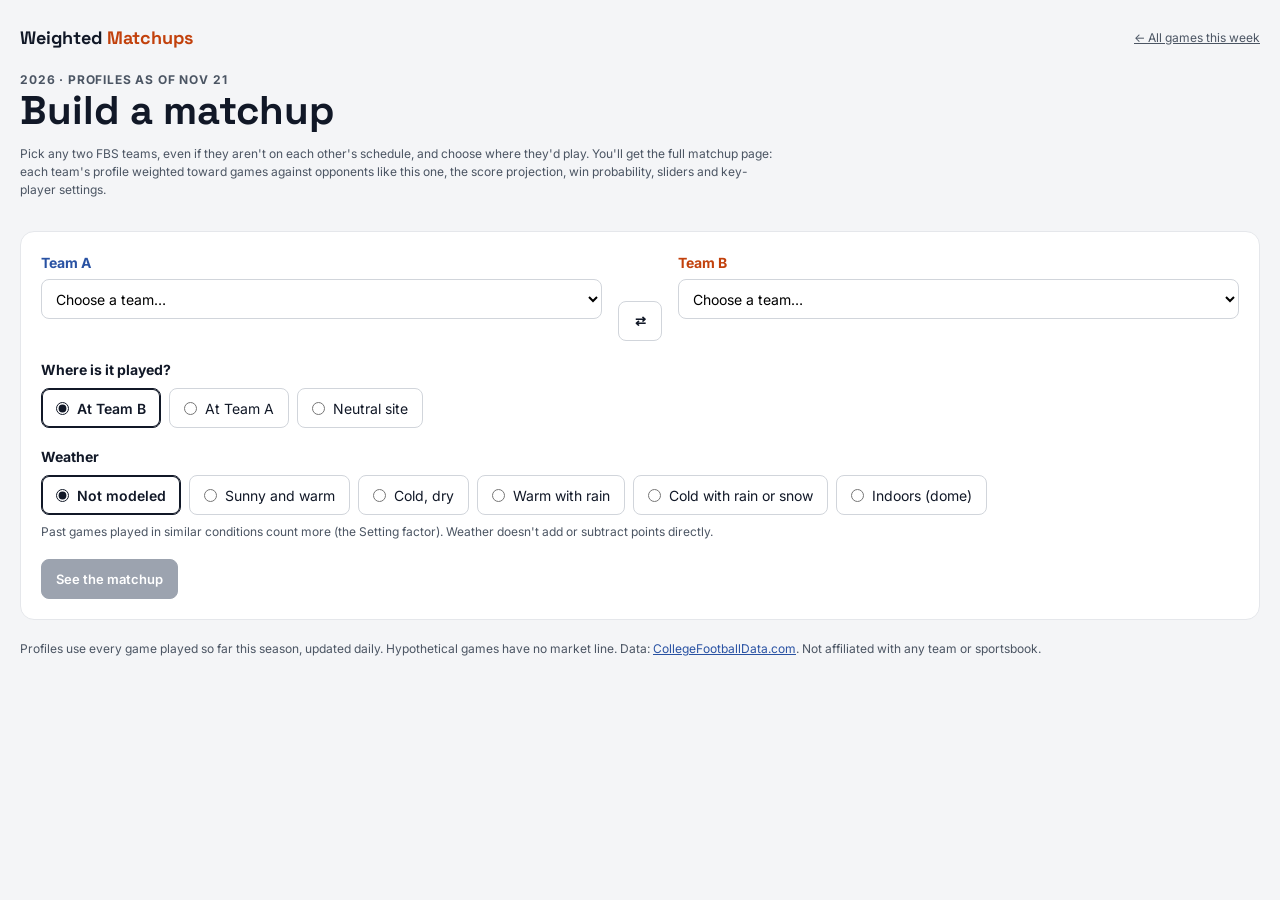
==== site/build.html @ 15d23774 "Add build-your-own matchups with venue and weather choices - engine/export_site.py: export per-team " ====
<!doctype html>
<html lang="en">
<head>
<meta charset="utf-8">
<meta name="viewport" content="width=device-width, initial-scale=1">
<title>Build a matchup · Weighted Matchups</title>
<link rel="preconnect" href="https://fonts.googleapis.com">
<link href="https://fonts.googleapis.com/css2?family=Inter:wght@400;500;600;700&family=Space+Grotesk:wght@500;600;700&display=swap" rel="stylesheet">
<link rel="stylesheet" href="app.css">
</head>
<body>
<main class="wrap">
  <div class="topbar">
    <a class="brand" href="./">Weighted <span>Matchups</span></a>
    <a href="./" class="small">← All games this week</a>
  </div>
  <div>
    <div class="eyebrow" id="asof">Build a matchup</div>
    <h1 class="title">Build a matchup</h1>
    <p class="small" style="max-width:760px">Pick any two FBS teams, even if they aren't on each other's schedule, and choose where they'd play.
      You'll get the full matchup page: each team's profile weighted toward games against opponents like this one, the score projection, win probability, sliders and key-player settings.</p>
  </div>

  <form class="card" id="form" style="display:flex;flex-direction:column;gap:18px" novalidate>
    <div class="builder">
      <div class="pick"><label for="away" class="away">Team A</label><select id="away" required></select><div class="tinfo" id="awayInfo"></div></div>
      <button type="button" class="btn swap" id="swap" aria-label="Swap teams" title="Swap teams">⇄</button>
      <div class="pick"><label for="home" class="home">Team B</label><select id="home" required></select><div class="tinfo" id="homeInfo"></div></div>
    </div>
    <fieldset style="border:0;padding:0;margin:0;display:flex;flex-direction:column;gap:8px">
      <legend style="font-weight:700;font-size:14px;padding:0;margin-bottom:8px">Where is it played?</legend>
      <div class="venue" id="venue">
        <label><input type="radio" name="venue" value="home" checked><span id="vHome">At Team B</span></label>
        <label><input type="radio" name="venue" value="away"><span id="vAway">At Team A</span></label>
        <label><input type="radio" name="venue" value="neutral"><span>Neutral site</span></label>
      </div>
    </fieldset>
    <fieldset style="border:0;padding:0;margin:0;display:flex;flex-direction:column;gap:8px">
      <legend style="font-weight:700;font-size:14px;padding:0;margin-bottom:8px">Weather</legend>
      <div class="venue" id="weather"></div>
      <div class="small">Past games played in similar conditions count more (the Setting factor). Weather doesn't add or subtract points directly.</div>
    </fieldset>
    <div class="row" style="align-items:center;gap:12px">
      <button type="submit" class="btn primary" id="go" disabled>See the matchup</button>
      <span class="small" id="msg" role="status"></span>
    </div>
  </form>

  <section id="recentWrap" style="display:none;flex-direction:column;gap:8px">
    <h2 style="font-size:18px">Your recent matchups</h2>
    <div class="recent" id="recent"></div>
    <div class="small">Saved in this browser only.</div>
  </section>

  <footer>Profiles use every game played so far this season, updated daily. Hypothetical games have no market line.
    Data: <a href="https://collegefootballdata.com">CollegeFootballData.com</a>. Not affiliated with any team or sportsbook.</footer>
</main>
<script src="custom.js"></script>
<script>
(async function () {
  const $ = s => document.getElementById(s);
  const esc = s => String(s).replace(/[&<>"']/g, c => ({ '&': '&amp;', '<': '&lt;', '>': '&gt;', '"': '&quot;', "'": '&#39;' }[c]));
  let L;
  try { L = await WM.loadLeague(); } catch (e) {
    $('msg').textContent = 'Team data is not available yet. Try again after the next daily update.'; return;
  }
  $('asof').textContent = `${L.season} · profiles as of ${new Date(L.asof).toLocaleDateString([], { month: 'short', day: 'numeric' })}`;

  // Team options grouped by conference
  const byConf = {};
  for (const t of L.teams) (byConf[t.conference || 'Other'] ||= []).push(t);
  const opts = '<option value="">Choose a team…</option>' + Object.keys(byConf).sort().map(c =>
    `<optgroup label="${esc(c)}">${byConf[c].sort((a, b) => a.team.localeCompare(b.team)).map(t => `<option value="${esc(t.team)}">${esc(t.team)}</option>`).join('')}</optgroup>`).join('');
  $('away').innerHTML = opts; $('home').innerHTML = opts;
  const info = name => { const t = L.teams.find(x => x.team === name); return t ? `${t.conference || ''}${t.conference ? ' · ' : ''}${t.games} game${t.games === 1 ? '' : 's'} this season` : ''; };

  $('weather').innerHTML = [['', 'Not modeled'], ...Object.entries(WM.WEATHER).map(([k, v]) => [k, v.label])]
    .map(([k, l], i) => `<label><input type="radio" name="wx" value="${k}"${i === 0 ? ' checked' : ''}><span>${esc(l)}</span></label>`).join('');
  const qs = new URLSearchParams(location.search);
  if (WM.WEATHER[qs.get('wx')]) document.querySelector(`input[name=wx][value="${qs.get('wx')}"]`).checked = true;
  const valid = n => L.teams.some(t => t.team === n);
  if (valid(qs.get('away'))) $('away').value = qs.get('away');
  if (valid(qs.get('home'))) $('home').value = qs.get('home');
  if (qs.get('neutral') === '1') document.querySelector('input[value="neutral"]').checked = true;

  function update() {
    const a = $('away').value, h = $('home').value;
    $('awayInfo').textContent = info(a); $('homeInfo').textContent = info(h);
    $('vHome').textContent = h ? `At ${h}` : 'At Team B';
    $('vAway').textContent = a ? `At ${a}` : 'At Team A';
    const same = a && h && a === h;
    $('go').disabled = !a || !h || same;
    $('msg').textContent = same ? 'Pick two different teams.' : '';
  }
  ['away', 'home'].forEach(id => $(id).addEventListener('change', update));
  $('swap').addEventListener('click', () => {
    const a = $('away').value; $('away').value = $('home').value; $('home').value = a;
    const v = document.querySelector('input[name=venue]:checked').value;
    if (v !== 'neutral') document.querySelector(`input[value="${v === 'home' ? 'away' : 'home'}"]`).checked = true;
    update();
  });
  $('form').addEventListener('submit', e => {
    e.preventDefault();
    const a = $('away').value, b = $('home').value, v = document.querySelector('input[name=venue]:checked').value;
    if (!a || !b || a === b) return;
    // The page's "home" is whoever hosts; on a neutral site Team B is listed second
    const m = v === 'away' ? { home: a, away: b, neutral: false } : { home: b, away: a, neutral: v === 'neutral' };
    m.wx = document.querySelector('input[name=wx]:checked').value || null;
    location.href = WM.url(m);
  });
  update();

  const rec = WM.recent().filter(m => valid(m.home) && valid(m.away));
  if (rec.length) {
    $('recentWrap').style.display = 'flex';
    $('recent').innerHTML = rec.map(m => `<a class="chip link" href="${WM.url(m)}">${esc(m.away)} ${m.neutral ? 'vs' : 'at'} ${esc(m.home)}${WM.WEATHER[m.wx] ? ` · ${esc(WM.WEATHER[m.wx].label.toLowerCase())}` : ''}</a>`).join('');
  }
})();
</script>
</body>
</html>
---- site/app.css ----
:root {
  --ink: #111827; --ink-2: #374151; --muted: #4b5563; --line: #e5e7eb; --soft: #f3f4f6;
  --ground: #f4f5f7; --card: #fff; --away: #2952a3; --home: #c2410c;
  --away-fill: rgba(41, 82, 163, .22); --home-fill: rgba(194, 65, 12, .20);
  --navy: #111827; --radius: 14px;
}
* { box-sizing: border-box; }
body { margin: 0; background: var(--ground); color: var(--ink); font: 15px/1.5 Inter, system-ui, sans-serif; }
a { color: var(--away); } a:hover { color: #1b3a78; }
h1, h2, h3 { font-family: "Space Grotesk", Inter, sans-serif; margin: 0; }
.wrap { max-width: 1280px; margin: 0 auto; padding: 24px 20px 56px; display: flex; flex-direction: column; gap: 20px; }
.topbar { display: flex; justify-content: space-between; align-items: center; gap: 12px; flex-wrap: wrap; }
.brand { font-family: "Space Grotesk", Inter, sans-serif; font-weight: 700; font-size: 18px; text-decoration: none; color: var(--ink); }
.brand span { color: var(--home); }
.card { background: var(--card); border: 1px solid var(--line); border-radius: var(--radius); padding: 20px; }
.row { display: flex; flex-wrap: wrap; gap: 20px; }
.grow { flex: 999 1 560px; min-width: 0; }
.side { flex: 1 1 320px; min-width: 0; display: flex; flex-direction: column; gap: 20px; }
.eyebrow { font-size: 12px; font-weight: 700; letter-spacing: .07em; text-transform: uppercase; color: var(--muted); }
.title { font-size: 40px; line-height: 1.1; }
.away { color: var(--away); } .home { color: var(--home); }
.chips { display: flex; flex-wrap: wrap; gap: 8px; }
.chip { font-size: 12px; font-weight: 600; background: #fff; border: 1px solid #d1d5db; border-radius: 999px; padding: 4px 10px; }
.chip.info { background: #eef2ff; border-color: #c7d2fe; color: #1e3a8a; }
.seg { display: inline-flex; background: #e5e7eb; border-radius: 10px; padding: 4px; gap: 4px; flex-wrap: wrap; }
.seg button { font: 600 13px Inter, sans-serif; border: 0; border-radius: 8px; padding: 0 14px; min-height: 40px; background: transparent; color: var(--ink-2); cursor: pointer; }
.seg button[aria-pressed="true"] { background: #fff; color: var(--ink); box-shadow: 0 1px 2px rgba(0,0,0,.12); }
.btn { font: 600 13px Inter, sans-serif; min-height: 40px; padding: 0 14px; border-radius: 8px; border: 1px solid #d1d5db; background: #fff; color: var(--ink); cursor: pointer; }
.btn.dark { background: transparent; border-color: #475569; color: #fff; }
.small { font-size: 12px; color: var(--muted); }

/* Projection band */
.proj { background: var(--navy); color: #fff; border-radius: var(--radius); padding: 22px 24px; display: flex; flex-wrap: wrap; gap: 28px; align-items: center; }
.proj .col { flex: 1 1 300px; min-width: 0; display: flex; flex-direction: column; gap: 8px; }
.proj .lbl { font-size: 12px; font-weight: 700; letter-spacing: .08em; text-transform: uppercase; color: #cbd5e1; }
.score { display: flex; align-items: baseline; gap: 18px; flex-wrap: wrap; }
.score .n { font-family: "Space Grotesk", Inter, sans-serif; font-size: 56px; font-weight: 700; line-height: 1; }
.score .t { font-size: 13px; font-weight: 600; }
.score .t.away { color: #9db8ee; } .score .t.home { color: #fdba8c; }
.wpbar { display: flex; height: 14px; border-radius: 999px; overflow: hidden; background: #334155; }
.wpbar .a { background: #5b88dc; } .wpbar .h { flex: 1; background: #e0703d; }
.kv { display: flex; justify-content: space-between; gap: 12px; border-bottom: 1px solid #334155; padding: 6px 0; font-size: 13px; }
.kv span:first-child { color: #cbd5e1; } .kv span:last-child { font-weight: 700; text-align: right; }
.proj .foot { flex: 1 1 100%; border-top: 1px solid #334155; padding-top: 12px; display: flex; flex-direction: column; gap: 12px; }
.method { background: #1f2937; border: 1px solid #334155; border-radius: 12px; padding: 18px 20px; display: flex; flex-direction: column; gap: 14px; font-size: 14px; color: #e2e8f0; }
.method h3 { font-size: 18px; color: #fff; }
.method .grid { display: grid; grid-template-columns: repeat(auto-fit, minmax(250px, 1fr)); gap: 16px; }
.method b { color: #fff; display: block; margin-bottom: 2px; }
.method table { border-collapse: collapse; font-size: 13px; width: 100%; max-width: 640px; }
.method th, .method td { text-align: right; padding: 4px 8px; border-bottom: 1px solid #334155; }
.method th:first-child, .method td:first-child { text-align: left; }

/* Radars */
.radars { display: flex; flex-wrap: wrap; gap: 20px; }
.radar { flex: 1 1 440px; min-width: 0; display: flex; flex-direction: column; gap: 10px; }
.radar svg { width: 100%; height: auto; }
.legend { display: flex; flex-wrap: wrap; gap: 14px; font-size: 12px; color: var(--ink-2); }
.legend i { display: inline-block; width: 18px; height: 10px; border-radius: 2px; margin-right: 6px; vertical-align: middle; }
.legend i.dash { height: 0; border-top: 2px dashed #6b7280; }

/* Controls */
.slider { display: flex; flex-direction: column; gap: 4px; }
.slider .top { display: flex; justify-content: space-between; align-items: baseline; gap: 8px; }
.slider label { font-size: 14px; font-weight: 600; }
.pill { font-size: 12px; font-weight: 600; color: #1e3a8a; background: #eef2ff; border-radius: 6px; padding: 2px 8px; }
input[type=range] { accent-color: var(--away); width: 100%; height: 28px; margin: 0; }
select { font: 14px Inter, sans-serif; min-height: 40px; border: 1px solid #d1d5db; border-radius: 8px; padding: 0 10px; background: #fff; width: 100%; }
.conf .big { font-family: "Space Grotesk", Inter, sans-serif; font-size: 34px; font-weight: 700; }
.bar { height: 10px; background: var(--line); border-radius: 999px; overflow: hidden; }
.bar > div { height: 10px; background: var(--away); border-radius: 999px; }

/* Tables */
.scroll { overflow-x: auto; }
table.games { border-collapse: collapse; width: 100%; min-width: 820px; font-size: 14px; }
table.games th { text-align: left; font-size: 11px; font-weight: 700; letter-spacing: .05em; text-transform: uppercase; color: var(--muted); padding: 8px 6px; border-bottom: 1px solid var(--line); }
table.games td { padding: 9px 6px; border-bottom: 1px solid var(--soft); vertical-align: middle; }
.wbar { display: flex; align-items: center; gap: 8px; min-width: 180px; }
.wbar .track { flex: 1; height: 12px; background: var(--soft); border-radius: 4px; overflow: hidden; }
.wbar .fill { height: 12px; border-radius: 4px; }
.wbar .pct { width: 40px; text-align: right; font-weight: 600; font-variant-numeric: tabular-nums; }
.tag { display: inline-block; font-size: 11px; font-weight: 600; background: var(--soft); color: var(--ink-2); border-radius: 999px; padding: 3px 8px; margin: 2px 4px 2px 0; }
.tag.good { background: #dbeafe; color: #1e3a8a; } .tag.warn { background: #ffedd5; color: #9a3412; }
.res-w { color: #166534; font-weight: 600; } .res-l { color: #9a3412; font-weight: 600; }

.shifts { display: grid; grid-template-columns: repeat(auto-fill, minmax(200px, 1fr)); gap: 12px; }
.shift { border: 1px solid var(--line); border-radius: 10px; padding: 12px; display: flex; flex-direction: column; gap: 6px; }
.shift .m { font-size: 13px; font-weight: 600; color: var(--ink-2); }
.shift .v { display: flex; align-items: baseline; gap: 10px; flex-wrap: wrap; }
.shift .f { font-family: "Space Grotesk", Inter, sans-serif; font-size: 22px; font-weight: 700; }
.delta { font-size: 12px; font-weight: 700; border-radius: 6px; padding: 2px 6px; }
.delta.up { color: #1e3a8a; background: #dbeafe; } .delta.down { color: #9a3412; background: #ffedd5; }

.form { display: flex; flex-wrap: wrap; gap: 6px; }
.form span { font-size: 12px; font-weight: 600; border-radius: 6px; padding: 3px 8px; color: #fff; }
.form .W { background: #15803d; } .form .L { background: #b91c1c; } .form .T { background: #6b7280; }

/* Index */
.gamelist { display: grid; grid-template-columns: repeat(auto-fill, minmax(300px, 1fr)); gap: 14px; }
.gcard { display: flex; flex-direction: column; gap: 8px; text-decoration: none; color: var(--ink); background: #fff; border: 1px solid var(--line); border-radius: 12px; padding: 14px 16px; }
.gcard:hover { border-color: #9ca3af; color: var(--ink); }
.gcard .teams { display: flex; justify-content: space-between; font-weight: 600; }
.gcard .pts { font-family: "Space Grotesk", Inter, sans-serif; font-weight: 700; }
.search { max-width: 360px; }
input[type=search] { font: 14px Inter, sans-serif; min-height: 40px; border: 1px solid #d1d5db; border-radius: 8px; padding: 0 12px; width: 100%; }
.note { background: #fff7e6; border: 1px solid #f3d38a; color: #6b4a00; border-radius: 10px; padding: 10px 14px; font-size: 13px; }
footer { font-size: 12px; color: var(--muted); }

/* Radar legend */
.rlegend { display: grid; grid-template-columns: auto 1fr; gap: 8px 16px; align-items: center; font-size: 13px; color: var(--ink-2); background: var(--soft); border-radius: 10px; padding: 12px 14px; }
.rlegend .k { font-weight: 700; color: var(--ink); }
.rlegend .k small { display: block; font-weight: 500; color: var(--muted); font-size: 12px; }
.rlegend .items { display: flex; flex-wrap: wrap; gap: 16px; }
.rlegend .items span { display: inline-flex; align-items: center; gap: 6px; }
.rlegend .off { opacity: .35; }
.kp { display: flex; flex-direction: column; gap: 8px; }
.kp .row2 { display: grid; grid-template-columns: 1fr 150px; gap: 8px; align-items: center; font-size: 13px; }
.kp .row2 select { min-height: 36px; font-size: 13px; }
.unitcard h3 { font-size: 18px; }

/* Compare bar */
.viewbar { display: flex; flex-direction: column; gap: 10px; }
.viewbar-row { display: flex; flex-wrap: wrap; align-items: center; gap: 12px; }
.viewbar-lbl { font-size: 13px; font-weight: 700; letter-spacing: .06em; text-transform: uppercase; color: var(--ink-2); }
.infobtn { display: inline-flex; align-items: center; gap: 6px; font: 600 13px Inter, sans-serif; min-height: 40px; padding: 0 12px; border-radius: 8px; border: 1px solid #c7d2fe; background: #eef2ff; color: #1e3a8a; cursor: pointer; }
.infobtn[aria-expanded="true"] { background: #1e3a8a; color: #fff; border-color: #1e3a8a; }
.callout { background: #fff; border: 1px solid #c7d2fe; border-left-width: 1px; border-radius: 12px; padding: 14px 18px; font-size: 14px; color: var(--ink-2); max-width: 900px; box-shadow: 0 4px 14px rgba(30,58,138,.08); }
.callout ul { margin: 8px 0; padding-left: 20px; } .callout li { margin: 4px 0; }

/* Projection blocks */
.projblocks { flex: 999 1 560px; min-width: 0; display: grid; grid-template-columns: repeat(auto-fit, minmax(300px, 1fr)); gap: 16px; }
.pblock { display: flex; flex-direction: column; gap: 8px; padding: 14px 16px; border-radius: 12px; background: #1f2937; border: 1px solid #334155; }
.pblock.dashed { border-style: dashed; border-color: #64748b; background: transparent; }
.pblock .lbl b { color: #fff; }
.pblock .score .n { font-size: 48px; }

.kprow { display: flex; flex-direction: column; gap: 4px; border-top: 1px solid var(--line); padding-top: 8px; }
.kpstats { font-size: 12px; color: var(--muted); line-height: 1.45; }
.kpeffect { font-size: 12px; font-weight: 600; color: #1e3a8a; }

/* Radar hover */
.radar svg .hit { fill: transparent; cursor: pointer; outline: none; }
.radar svg .hit:hover, .radar svg .hit.on, .radar svg .hit:focus-visible { fill: rgba(17, 24, 39, .07); }
.radar svg .hit:focus-visible { stroke: #1e3a8a; stroke-width: 1.5; }
.rtip { position: absolute; z-index: 50; max-width: 300px; background: #111827; color: #f9fafb; border-radius: 10px; padding: 10px 12px; font-size: 13px; line-height: 1.4; box-shadow: 0 8px 24px rgba(0,0,0,.25); pointer-events: none; }
.rtip .ttitle { font-family: "Space Grotesk", Inter, sans-serif; font-weight: 700; font-size: 15px; margin-bottom: 6px; }
.rtip .tline { display: flex; flex-direction: column; gap: 1px; margin-bottom: 6px; }
.rtip .tteam { font-weight: 700; filter: brightness(1.6); }
.rtip .raw { color: #cbd5e1; }
.rtip .tnote { font-size: 11px; color: #cbd5e1; border-top: 1px solid #374151; padding-top: 6px; }

/* Venue switcher and build-a-matchup */
#venueLinks { align-items: center; }
.chip.link { color: var(--ink); text-decoration: none; }
.chip.link:hover { border-color: #6b7280; }
.chip.on { background: #111827; border-color: #111827; color: #fff; }
.builder { display: grid; grid-template-columns: 1fr auto 1fr; gap: 16px; align-items: end; }
.builder .pick { display: flex; flex-direction: column; gap: 6px; }
.builder .pick label { font-weight: 700; font-size: 14px; }
.builder .swap { min-width: 44px; }
.venue { display: flex; flex-wrap: wrap; gap: 8px; }
.venue label { display: flex; align-items: center; gap: 8px; min-height: 40px; padding: 0 14px; border: 1px solid #d1d5db; border-radius: 8px; background: #fff; cursor: pointer; font-size: 14px; }
.venue input { accent-color: #111827; margin: 0; }
.venue label:has(input:checked) { border-color: #111827; box-shadow: inset 0 0 0 1px #111827; font-weight: 600; }
.btn.primary { background: #111827; border-color: #111827; color: #fff; }
.btn.primary:disabled { background: #9ca3af; border-color: #9ca3af; cursor: not-allowed; }
.tinfo { font-size: 12px; color: var(--muted); min-height: 16px; }
.recent { display: flex; flex-wrap: wrap; gap: 8px; }
.buildcta { display: flex; justify-content: space-between; align-items: center; gap: 12px; flex-wrap: wrap; background: #111827; color: #fff; border-radius: 12px; padding: 14px 18px; }
.buildcta a.btn { text-decoration: none; display: inline-flex; align-items: center; }
@media (max-width: 640px) { .builder { grid-template-columns: 1fr; } .builder .swap { justify-self: start; } }
.method[hidden], .callout[hidden] { display: none; }
#weatherLinks { align-items: center; }
#weatherLinks:empty { display: none; }
#chips:empty { display: none; }
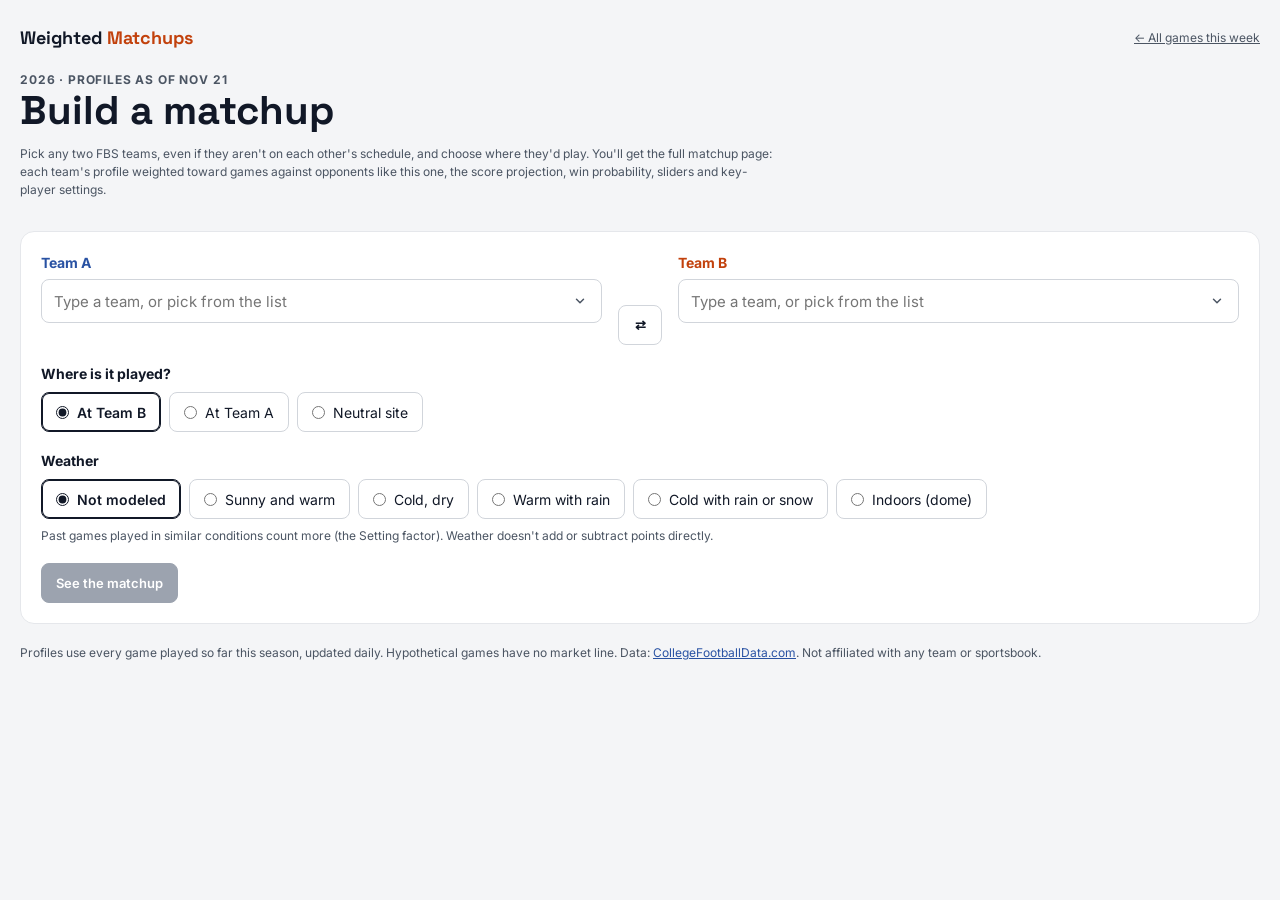
==== commit c37363a9: "Type-to-search team pickers on Build a matchup Each team box is now a combobox: start typing to filt" ====
--- a/site/build.html
+++ b/site/build.html
@@ -23,9 +23,9 @@
 
   <form class="card" id="form" style="display:flex;flex-direction:column;gap:18px" novalidate>
     <div class="builder">
-      <div class="pick"><label for="away" class="away">Team A</label><select id="away" required></select><div class="tinfo" id="awayInfo"></div></div>
+      <div class="pick"><label for="away" class="away">Team A</label><div id="awayPick" data-input-id="away"></div><div class="tinfo" id="awayInfo"></div></div>
       <button type="button" class="btn swap" id="swap" aria-label="Swap teams" title="Swap teams">⇄</button>
-      <div class="pick"><label for="home" class="home">Team B</label><select id="home" required></select><div class="tinfo" id="homeInfo"></div></div>
+      <div class="pick"><label for="home" class="home">Team B</label><div id="homePick" data-input-id="home"></div><div class="tinfo" id="homeInfo"></div></div>
     </div>
     <fieldset style="border:0;padding:0;margin:0;display:flex;flex-direction:column;gap:8px">
       <legend style="font-weight:700;font-size:14px;padding:0;margin-bottom:8px">Where is it played?</legend>
@@ -56,6 +56,7 @@
     Data: <a href="https://collegefootballdata.com">CollegeFootballData.com</a>. Not affiliated with any team or sportsbook.</footer>
 </main>
 <script src="custom.js"></script>
+<script src="teampicker.js"></script>
 <script>
 (async function () {
   const $ = s => document.getElementById(s);
@@ -66,12 +67,11 @@
   }
   $('asof').textContent = `${L.season} · profiles as of ${new Date(L.asof).toLocaleDateString([], { month: 'short', day: 'numeric' })}`;
 
-  // Team options grouped by conference
-  const byConf = {};
-  for (const t of L.teams) (byConf[t.conference || 'Other'] ||= []).push(t);
-  const opts = '<option value="">Choose a team…</option>' + Object.keys(byConf).sort().map(c =>
-    `<optgroup label="${esc(c)}">${byConf[c].sort((a, b) => a.team.localeCompare(b.team)).map(t => `<option value="${esc(t.team)}">${esc(t.team)}</option>`).join('')}</optgroup>`).join('');
-  $('away').innerHTML = opts; $('home').innerHTML = opts;
+  // Type-to-search team pickers that also open as a full list grouped by conference
+  const P = {
+    away: TeamPicker($('awayPick'), L.teams, { placeholder: 'Type a team, or pick from the list', onChange: () => update() }),
+    home: TeamPicker($('homePick'), L.teams, { placeholder: 'Type a team, or pick from the list', onChange: () => update() }),
+  };
   const info = name => { const t = L.teams.find(x => x.team === name); return t ? `${t.conference || ''}${t.conference ? ' · ' : ''}${t.games} game${t.games === 1 ? '' : 's'} this season` : ''; };
 
   $('weather').innerHTML = [['', 'Not modeled'], ...Object.entries(WM.WEATHER).map(([k, v]) => [k, v.label])]
@@ -79,12 +79,12 @@
   const qs = new URLSearchParams(location.search);
   if (WM.WEATHER[qs.get('wx')]) document.querySelector(`input[name=wx][value="${qs.get('wx')}"]`).checked = true;
   const valid = n => L.teams.some(t => t.team === n);
-  if (valid(qs.get('away'))) $('away').value = qs.get('away');
-  if (valid(qs.get('home'))) $('home').value = qs.get('home');
+  if (valid(qs.get('away'))) P.away.set(qs.get('away'));
+  if (valid(qs.get('home'))) P.home.set(qs.get('home'));
   if (qs.get('neutral') === '1') document.querySelector('input[value="neutral"]').checked = true;
 
   function update() {
-    const a = $('away').value, h = $('home').value;
+    const a = P.away.value, h = P.home.value;
     $('awayInfo').textContent = info(a); $('homeInfo').textContent = info(h);
     $('vHome').textContent = h ? `At ${h}` : 'At Team B';
     $('vAway').textContent = a ? `At ${a}` : 'At Team A';
@@ -92,16 +92,15 @@
     $('go').disabled = !a || !h || same;
     $('msg').textContent = same ? 'Pick two different teams.' : '';
   }
-  ['away', 'home'].forEach(id => $(id).addEventListener('change', update));
   $('swap').addEventListener('click', () => {
-    const a = $('away').value; $('away').value = $('home').value; $('home').value = a;
+    const a = P.away.value; P.away.set(P.home.value); P.home.set(a);
     const v = document.querySelector('input[name=venue]:checked').value;
     if (v !== 'neutral') document.querySelector(`input[value="${v === 'home' ? 'away' : 'home'}"]`).checked = true;
     update();
   });
   $('form').addEventListener('submit', e => {
     e.preventDefault();
-    const a = $('away').value, b = $('home').value, v = document.querySelector('input[name=venue]:checked').value;
+    const a = P.away.value, b = P.home.value, v = document.querySelector('input[name=venue]:checked').value;
     if (!a || !b || a === b) return;
     // The page's "home" is whoever hosts; on a neutral site Team B is listed second
     const m = v === 'away' ? { home: a, away: b, neutral: false } : { home: b, away: a, neutral: v === 'neutral' };
--- a/site/app.css
+++ b/site/app.css
@@ -172,3 +172,19 @@
 #weatherLinks { align-items: center; }
 #weatherLinks:empty { display: none; }
 #chips:empty { display: none; }
+
+/* Team picker combobox */
+.combo { position: relative; }
+.combo input { font: 15px Inter, sans-serif; width: 100%; box-sizing: border-box; min-height: 44px; border: 1px solid #d1d5db; border-radius: 8px; padding: 0 44px 0 12px; background: #fff; color: var(--ink); }
+.combo input:focus { outline: 2px solid #111827; outline-offset: 1px; }
+.combo.picked input { font-weight: 600; }
+.combo-toggle { position: absolute; right: 4px; top: 4px; width: 36px; height: 36px; border: 0; border-radius: 6px; background: transparent; color: var(--muted); cursor: pointer; display: flex; align-items: center; justify-content: center; }
+.combo-toggle:hover { background: var(--soft); color: var(--ink); }
+.combo-list { position: absolute; z-index: 20; left: 0; right: 0; top: calc(100% + 4px); max-height: 320px; overflow-y: auto; margin: 0; padding: 4px; list-style: none; background: #fff; border: 1px solid #d1d5db; border-radius: 10px; box-shadow: 0 10px 28px rgba(17, 24, 39, .14); }
+.combo-list[hidden] { display: none; }
+.combo-list [role=option] { display: flex; justify-content: space-between; align-items: baseline; gap: 8px; padding: 8px 10px; border-radius: 6px; cursor: pointer; font-size: 14px; }
+.combo-list [role=option] small { color: var(--muted); font-size: 12px; }
+.combo-list [role=option].active { background: #eef2ff; }
+.combo-list [role=option].sel { font-weight: 700; }
+.combo-group { font-size: 11px; font-weight: 700; letter-spacing: .06em; text-transform: uppercase; color: var(--muted); padding: 10px 10px 4px; }
+.combo-empty { padding: 10px; color: var(--muted); font-size: 14px; }
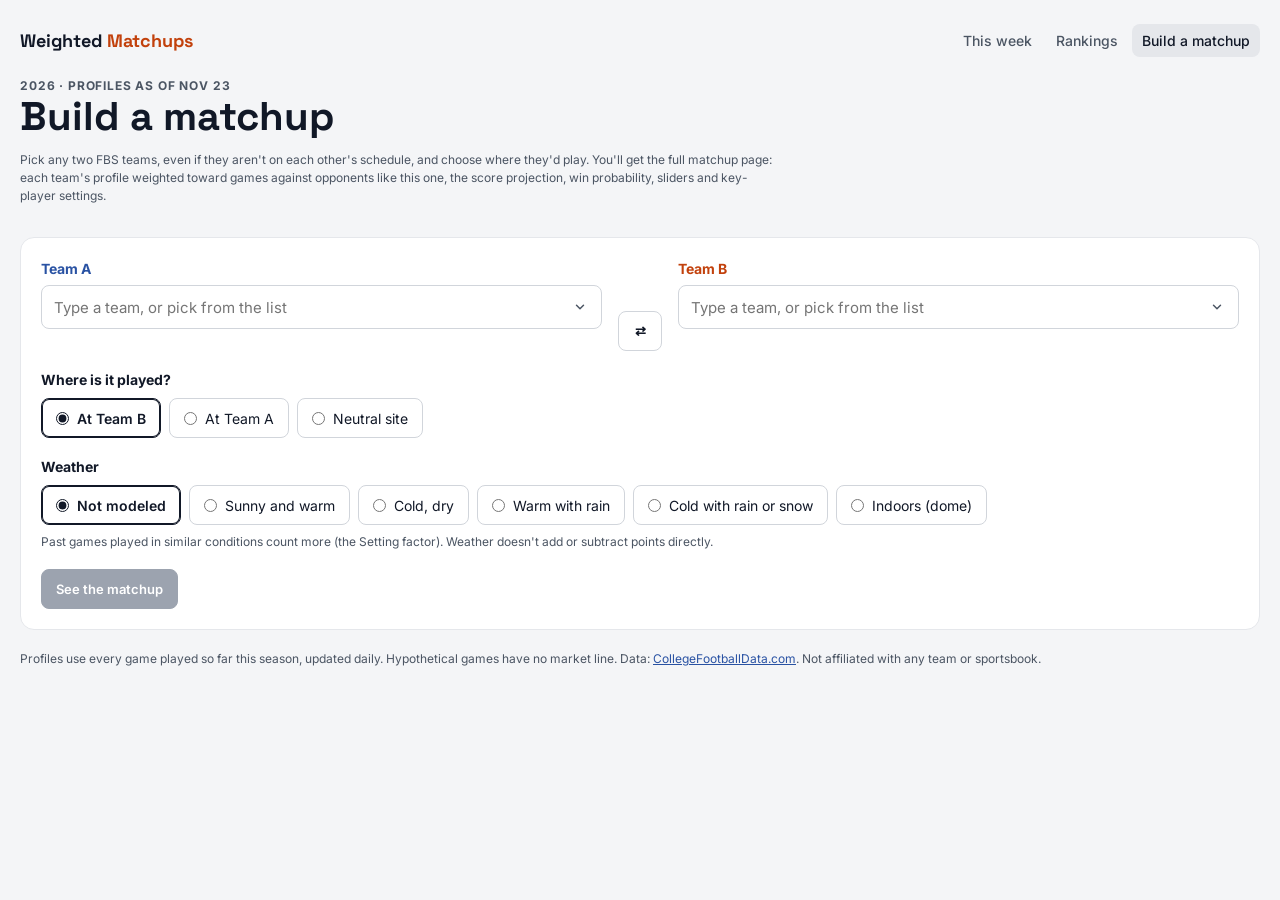
==== commit f22c0264: "Power rankings: every FBS team vs every other, neutral site, good weather - engine/rankings.py: full" ====
--- a/site/build.html
+++ b/site/build.html
@@ -12,7 +12,7 @@
 <main class="wrap">
   <div class="topbar">
     <a class="brand" href="./">Weighted <span>Matchups</span></a>
-    <a href="./" class="small">← All games this week</a>
+    <nav class="nav"><a href="./">This week</a><a href="rankings.html">Rankings</a><a href="build.html" aria-current="page">Build a matchup</a></nav>
   </div>
   <div>
     <div class="eyebrow" id="asof">Build a matchup</div>
--- a/site/app.css
+++ b/site/app.css
@@ -1,17 +1,17 @@
 :root {
   --ink: #111827; --ink-2: #374151; --muted: #4b5563; --line: #e5e7eb; --soft: #f3f4f6;
-  --ground: #f4f5f7; --card: #fff; --away: #2952a3; --home: #c2410c;
+  --ground: #f4f5f7; --card: #fff; --away: #2952a3; --home: #c2410c; --link: #2952a3; --brand: #c2410c;
   --away-fill: rgba(41, 82, 163, .22); --home-fill: rgba(194, 65, 12, .20);
   --navy: #111827; --radius: 14px;
 }
 * { box-sizing: border-box; }
 body { margin: 0; background: var(--ground); color: var(--ink); font: 15px/1.5 Inter, system-ui, sans-serif; }
-a { color: var(--away); } a:hover { color: #1b3a78; }
+a { color: var(--link); } a:hover { color: #1b3a78; }
 h1, h2, h3 { font-family: "Space Grotesk", Inter, sans-serif; margin: 0; }
 .wrap { max-width: 1280px; margin: 0 auto; padding: 24px 20px 56px; display: flex; flex-direction: column; gap: 20px; }
 .topbar { display: flex; justify-content: space-between; align-items: center; gap: 12px; flex-wrap: wrap; }
 .brand { font-family: "Space Grotesk", Inter, sans-serif; font-weight: 700; font-size: 18px; text-decoration: none; color: var(--ink); }
-.brand span { color: var(--home); }
+.brand span { color: var(--brand); }
 .card { background: var(--card); border: 1px solid var(--line); border-radius: var(--radius); padding: 20px; }
 .row { display: flex; flex-wrap: wrap; gap: 20px; }
 .grow { flex: 999 1 560px; min-width: 0; }
@@ -63,7 +63,7 @@
 .slider .top { display: flex; justify-content: space-between; align-items: baseline; gap: 8px; }
 .slider label { font-size: 14px; font-weight: 600; }
 .pill { font-size: 12px; font-weight: 600; color: #1e3a8a; background: #eef2ff; border-radius: 6px; padding: 2px 8px; }
-input[type=range] { accent-color: var(--away); width: 100%; height: 28px; margin: 0; }
+input[type=range] { accent-color: #374151; width: 100%; height: 28px; margin: 0; }
 select { font: 14px Inter, sans-serif; min-height: 40px; border: 1px solid #d1d5db; border-radius: 8px; padding: 0 10px; background: #fff; width: 100%; }
 .conf .big { font-family: "Space Grotesk", Inter, sans-serif; font-size: 34px; font-weight: 700; }
 .bar { height: 10px; background: var(--line); border-radius: 999px; overflow: hidden; }
@@ -188,3 +188,40 @@
 .combo-list [role=option].sel { font-weight: 700; }
 .combo-group { font-size: 11px; font-weight: 700; letter-spacing: .06em; text-transform: uppercase; color: var(--muted); padding: 10px 10px 4px; }
 .combo-empty { padding: 10px; color: var(--muted); font-size: 14px; }
+
+/* Home page filters */
+.filters { display: flex; flex-wrap: wrap; gap: 16px 28px; align-items: flex-end; }
+.filters .search { flex: 0 1 300px; }
+.confs { display: flex; flex-wrap: wrap; gap: 6px; }
+button.chip.conf { font: 13px Inter, sans-serif; min-height: 34px; padding: 0 12px; cursor: pointer; background: #fff; color: var(--ink); border: 1px solid #d1d5db; border-radius: 999px; }
+button.chip.conf:hover { border-color: #6b7280; }
+button.chip.conf.on { background: #111827; border-color: #111827; color: #fff; }
+button.chip.conf .n { color: var(--muted); font-size: 11px; margin-left: 2px; }
+button.chip.conf.on .n { color: #d1d5db; }
+
+/* Top navigation */
+.nav { display: flex; gap: 4px; flex-wrap: wrap; }
+.nav a { font-size: 14px; font-weight: 500; color: var(--muted); text-decoration: none; padding: 6px 10px; border-radius: 8px; }
+.nav a:hover { color: var(--ink); background: #e5e7eb; }
+.nav a[aria-current="page"] { color: var(--ink); background: #e5e7eb; }
+
+/* Power rankings */
+.rk-tools { display: flex; justify-content: space-between; align-items: center; gap: 12px; flex-wrap: wrap; }
+.rk-card { padding: 4px 0; overflow-x: auto; }
+table.rk { width: 100%; border-collapse: collapse; font-size: 14px; }
+table.rk th { text-align: left; font-size: 12px; font-weight: 600; color: var(--muted); padding: 10px 14px; border-bottom: 1px solid var(--line); white-space: nowrap; }
+table.rk td { padding: 10px 14px; border-bottom: 1px solid var(--line); vertical-align: middle; }
+table.rk tr:last-child td { border-bottom: 0; }
+table.rk .num { text-align: right; font-variant-numeric: tabular-nums; white-space: nowrap; }
+table.rk .rkn { font-family: "Space Grotesk", Inter, sans-serif; font-weight: 700; font-size: 18px; color: var(--muted); width: 32px; }
+.rkteam { display: flex; align-items: center; gap: 10px; }
+.rkteam .sw { width: 12px; height: 32px; border-radius: 3px; flex: none; }
+.rkteam .tn { font-weight: 700; color: var(--ink); text-decoration: none; font-size: 15px; }
+.rkteam .tn:hover { text-decoration: underline; }
+.rt { display: flex; align-items: center; justify-content: flex-end; gap: 10px; }
+.rt b { font-family: "Space Grotesk", Inter, sans-serif; font-size: 16px; min-width: 48px; }
+.rt .bar { position: relative; width: 90px; height: 8px; background: var(--soft); border-radius: 4px; overflow: visible; }
+.rt .bar i { position: absolute; top: 0; bottom: 0; border-radius: 4px; }
+.rt .bar::after { content: ""; position: absolute; left: 50%; top: -3px; bottom: -3px; width: 1px; background: #9ca3af; }
+@media (max-width: 860px) { .hide-m { display: none; } }
+@media (max-width: 620px) { .hide-s { display: none; } table.rk td, table.rk th { padding: 9px 8px; } .rt .bar { width: 56px; } }
